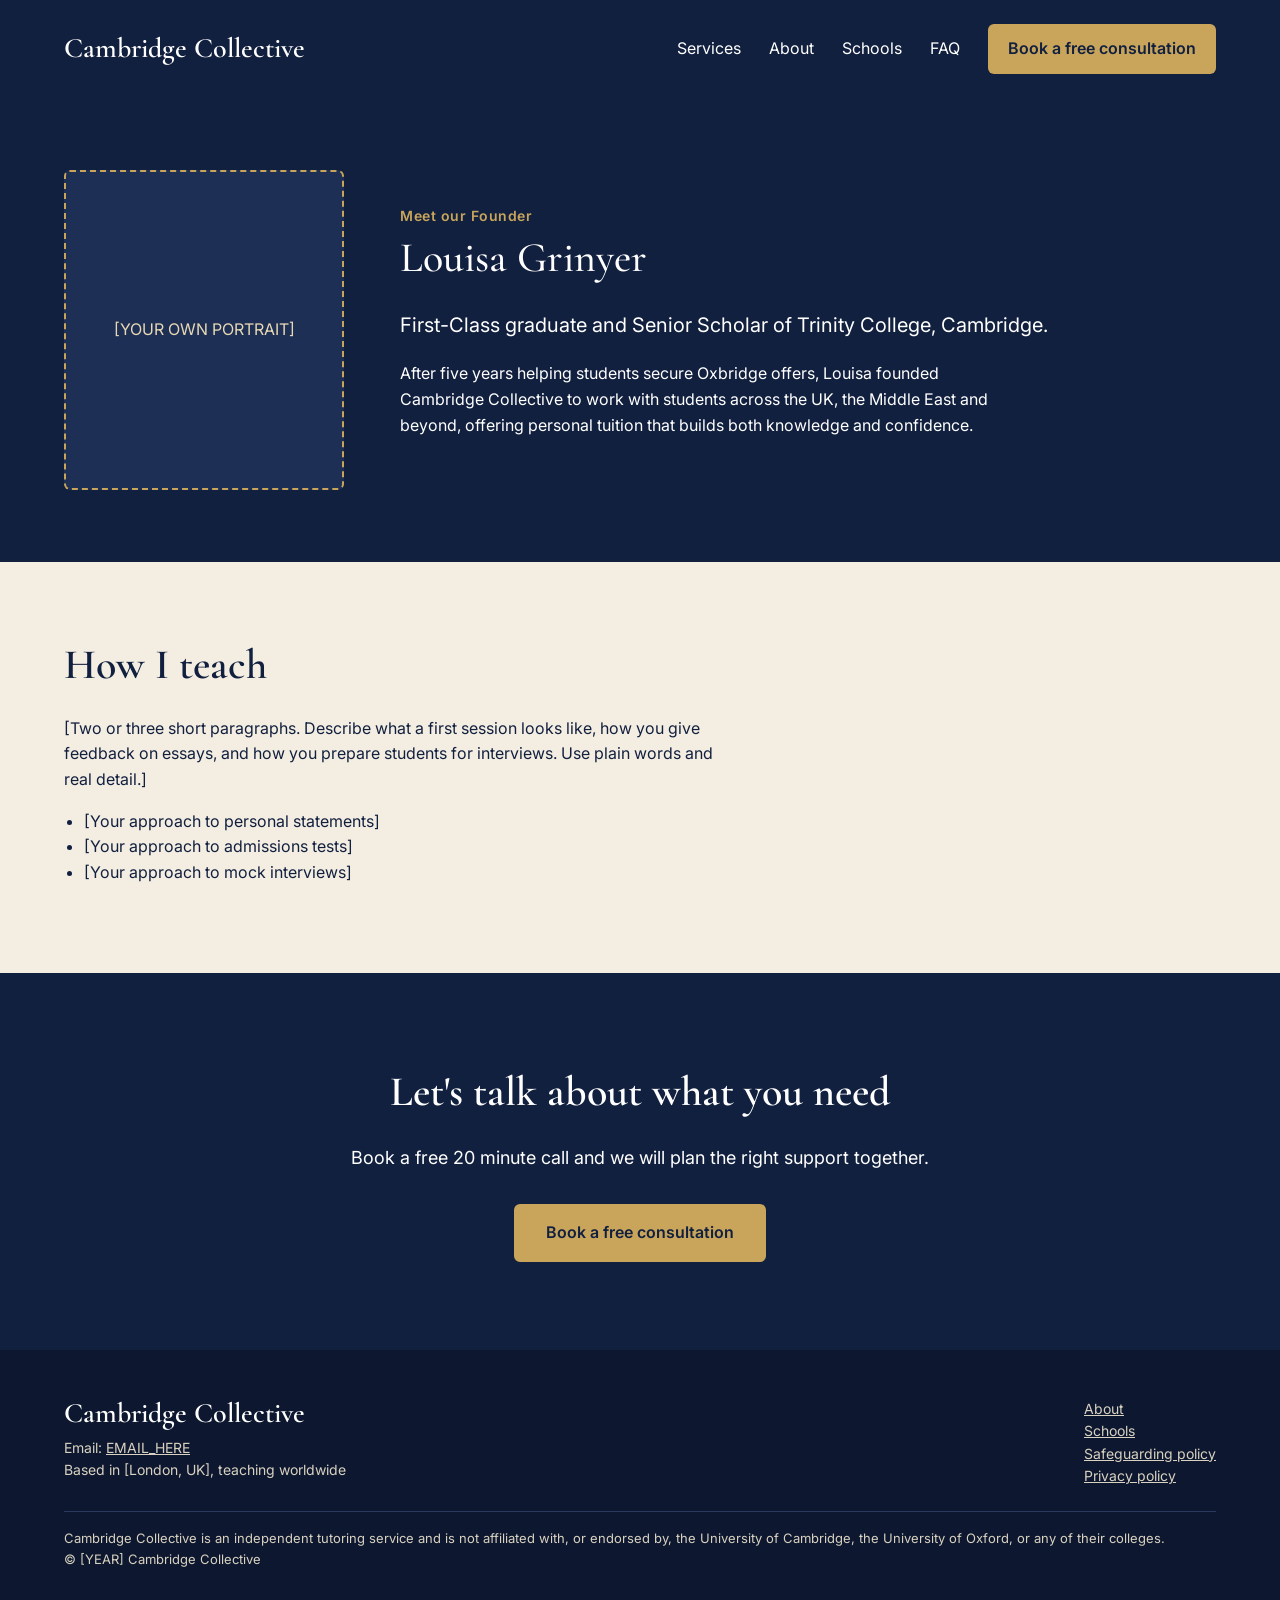
==== about.html @ 4096f25c "Import drafted site and add STATUS.md for Phase 1 Imports the static site draft from the previous ch" ====
<!doctype html>
<html lang="en-GB">
<head>
<meta charset="utf-8">
<meta name="viewport" content="width=device-width, initial-scale=1">
<title>About Louisa Grinyer | Cambridge Collective</title>
<meta name="description" content="Louisa Grinyer is a First-Class English graduate and Senior Scholar of Trinity College, Cambridge. She tutors English and History and supports Oxbridge applicants.">
<link rel="canonical" href="https://YOUR-USERNAME.github.io/REPO-NAME/about.html">
<meta property="og:title" content="About Louisa Grinyer | Cambridge Collective">
<meta property="og:description" content="Louisa Grinyer is a First-Class English graduate and Senior Scholar of Trinity College, Cambridge. She tutors English and History and supports Oxbridge applicants.">
<meta property="og:type" content="website">
<link rel="preconnect" href="https://fonts.googleapis.com">
<link rel="preconnect" href="https://fonts.gstatic.com" crossorigin>
<link rel="stylesheet" href="https://fonts.googleapis.com/css2?family=Cormorant+Garamond:wght@500;600&family=Inter:wght@400;500;600&display=swap">
<link rel="stylesheet" href="assets/styles.css">
</head>
<body>
<a class="skip" href="#main">Skip to content</a>
<header class="dark">
<a class="logo" href="index.html" style="text-decoration:none">Cambridge Collective</a>
<button class="menu-btn" aria-expanded="false" aria-controls="nav">Menu</button>
<nav class="nav" id="nav" aria-label="Main">
<a href="index.html#services">Services</a>
<a href="about.html">About</a>
<a href="schools.html">Schools</a>
<a href="index.html#faq">FAQ</a>
<a class="btn" href="BOOKING_LINK_HERE">Book a free consultation</a>
</nav>
</header>
<main id="main">
<section class="dark founder">
<!-- Replace the box below with: <img src="images/louisa.jpg" alt="Louisa Grinyer"> -->
<div class="ph">[YOUR OWN PORTRAIT]</div>
<div>
<div class="eyebrow">Meet our Founder</div>
<h1 class="h2" style="font-weight:500">Louisa Grinyer</h1>
<p style="font-size:20px">First-Class graduate and Senior Scholar of Trinity College, Cambridge.</p>
<p style="max-width:600px">After five years helping students secure Oxbridge offers, Louisa founded Cambridge Collective to work with students across the UK, the Middle East and beyond, offering personal tuition that builds both knowledge and confidence.</p>
</div>
</section>
<section>
<h2>How I teach</h2>
<p style="max-width:680px">[Two or three short paragraphs. Describe what a first session looks like, how you give feedback on essays, and how you prepare students for interviews. Use plain words and real detail.]</p>
<ul class="list"><li>[Your approach to personal statements]</li><li>[Your approach to admissions tests]</li><li>[Your approach to mock interviews]</li></ul>
</section>
<section class="dark" style="text-align:center;padding-top:88px;padding-bottom:88px">
<h2>Let's talk about what you need</h2>
<p style="font-size:18px;margin:0 0 32px">Book a free 20 minute call and we will plan the right support together.</p>
<a class="btn" href="BOOKING_LINK_HERE">Book a free consultation</a>
</section>
</main>
<footer>
<div class="fgrid">
<div><span class="logo">Cambridge Collective</span>Email: <a href="mailto:EMAIL_HERE">EMAIL_HERE</a><br>Based in [London, UK], teaching worldwide</div>
<div><a href="about.html">About</a><br><a href="schools.html">Schools</a><br><a href="safeguarding.html">Safeguarding policy</a><br><a href="privacy.html">Privacy policy</a></div>
</div>
<div class="legal">Cambridge Collective is an independent tutoring service and is not affiliated with, or endorsed by, the University of Cambridge, the University of Oxford, or any of their colleges.<br>&copy; [YEAR] Cambridge Collective</div>
</footer>
<script src="assets/js/main.js" defer></script>
</body>
</html>
---- assets/styles.css ----
:root{--navy:#12203F;--navy2:#1D2F55;--gold:#C9A55C;--gold-d:#8A6A2B;--cream:#F4EEE2;--beige:#EDE4D3}
*{box-sizing:border-box}
body{margin:0;font-family:Inter,Arial,sans-serif;color:var(--navy);background:var(--cream);line-height:1.6}
h1,h2,h3,.logo{font-family:'Cormorant Garamond',Georgia,serif;font-weight:600;line-height:1.1;margin:0}
a{color:inherit}
section,header,footer{padding:72px max(24px,calc((100% - 1152px)/2))}
.dark{background:var(--navy);color:#fff}
.alt{background:var(--beige)}
.eyebrow{color:var(--gold-d);font-weight:600;font-size:14px;letter-spacing:.5px}
.dark .eyebrow{color:var(--gold)}
.btn{display:inline-block;background:var(--gold);color:var(--navy);padding:16px 32px;border-radius:6px;font-weight:600;text-decoration:none}
.btn:hover,.btn:focus-visible{background:#E0C07F}
h2{font-size:clamp(32px,4vw,42px);margin:8px 0 28px}
h3{font-size:26px;margin:0 0 8px}
header.dark{padding-top:24px;padding-bottom:24px;display:flex;justify-content:space-between;align-items:center;gap:16px;flex-wrap:wrap}
.logo{font-size:28px}
.hero{display:grid;grid-template-columns:1fr 1fr;gap:56px;align-items:center}
.hero h1{font-size:clamp(40px,6vw,60px);margin:20px 0}
.hero p{font-size:18px;max-width:520px;margin:0 0 32px}
.ph{background:var(--navy2);border:2px dashed var(--gold);border-radius:6px;min-height:320px;display:flex;align-items:center;justify-content:center;text-align:center;padding:24px;color:#E8D9B5}
.hero img,.founder img{width:100%;border-radius:6px;display:block;object-fit:cover}
.grid3{display:grid;grid-template-columns:repeat(auto-fit,minmax(260px,1fr));gap:24px}
.stats{text-align:center}
.stats b{display:block;font-family:'Cormorant Garamond',Georgia,serif;font-size:52px;font-weight:600;line-height:1.1}
.card{background:#fff;padding:32px;border-radius:6px}
.card p{margin:0 0 16px}
.best{font-size:14px;border-top:1px solid #E5DCC8;padding-top:12px}
.dark .card{background:var(--navy2)}
.founder{display:grid;grid-template-columns:280px 1fr;gap:56px;align-items:center}
.founder h2{font-weight:500;margin-bottom:12px}
.step{width:48px;height:48px;border-radius:50%;background:var(--navy);color:var(--gold);display:flex;align-items:center;justify-content:center;font-weight:600;margin-bottom:16px}
.partner{border:1px solid var(--gold);border-radius:6px;padding:28px;margin:32px 0;max-width:760px}
.partner b{color:var(--gold)}
.two{display:grid;grid-template-columns:1fr 1fr;gap:48px}
.small{font-size:14px;margin-top:16px;color:#D9D2C0}
footer{background:#0D1830;color:#D9D2C0;font-size:14px;padding-top:48px;padding-bottom:48px}
footer .logo{color:#fff;display:block;margin-bottom:8px}
.fgrid{display:flex;justify-content:space-between;gap:32px;flex-wrap:wrap}
.legal{border-top:1px solid #2A3A5E;margin-top:24px;padding-top:16px;font-size:13px}
@media(max-width:800px){.hero,.founder,.two{grid-template-columns:1fr;gap:32px}section,header,footer{padding-top:56px;padding-bottom:56px}}

.skip{position:absolute;left:-999px}.skip:focus{left:8px;top:8px;background:#fff;padding:8px;z-index:10}
:focus-visible{outline:3px solid var(--gold);outline-offset:3px}
.h2{font-size:clamp(32px,4vw,42px);margin:8px 0 28px}
h1.h2{font-weight:600}
.nav{display:flex;gap:28px;align-items:center}
.nav a{text-decoration:none}.nav a:hover{text-decoration:underline}
.nav a.btn{padding:12px 20px;color:var(--navy)}.nav a.btn:hover{text-decoration:none}
.menu-btn{display:none;background:none;border:1px solid var(--gold);color:#fff;padding:10px 16px;border-radius:6px;font:inherit;cursor:pointer}
.faq details{border-bottom:1px solid #D8CCB2;padding:16px 0;max-width:760px}
.faq summary{font-weight:600;cursor:pointer}
.faq details p{margin:12px 0 0}
.list{padding-left:20px;max-width:680px}
@media(max-width:800px){.menu-btn{display:block}.nav{display:none;flex-direction:column;align-items:flex-start;width:100%;gap:16px}.nav.open{display:flex}}
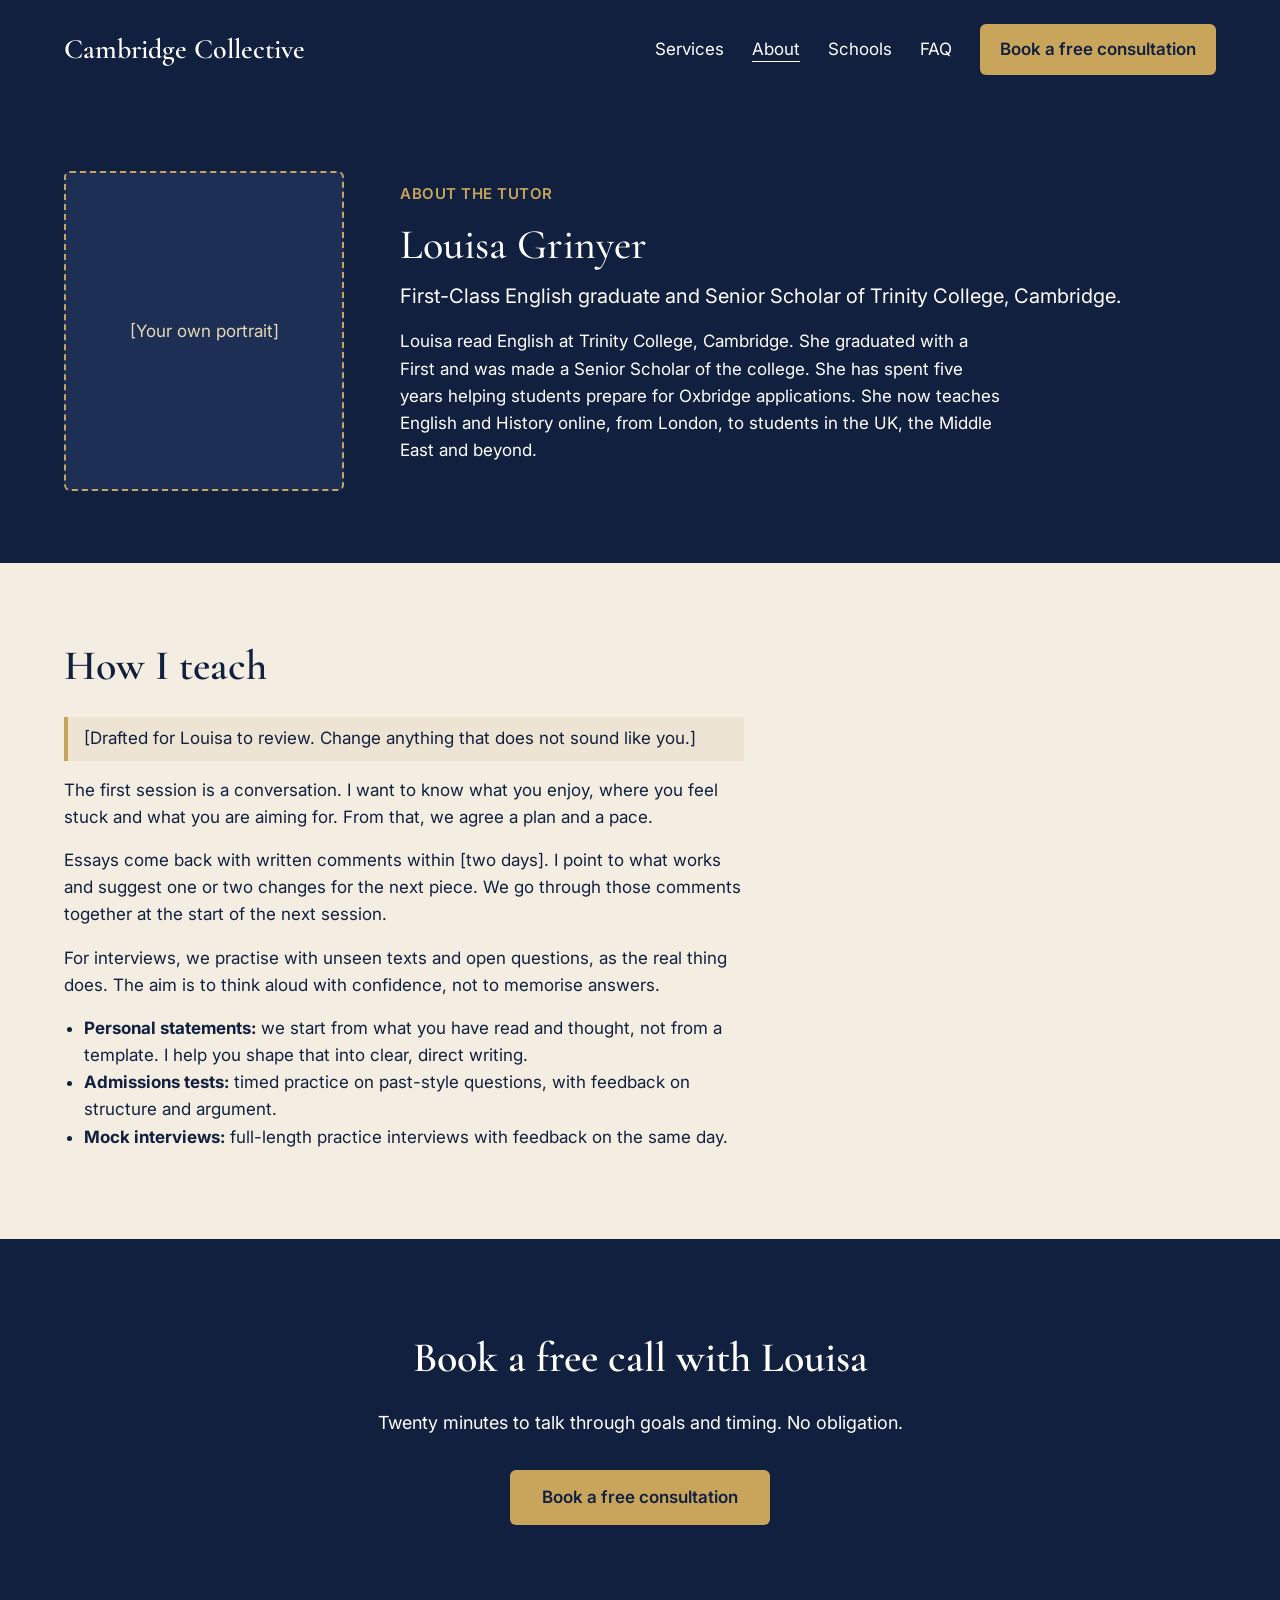
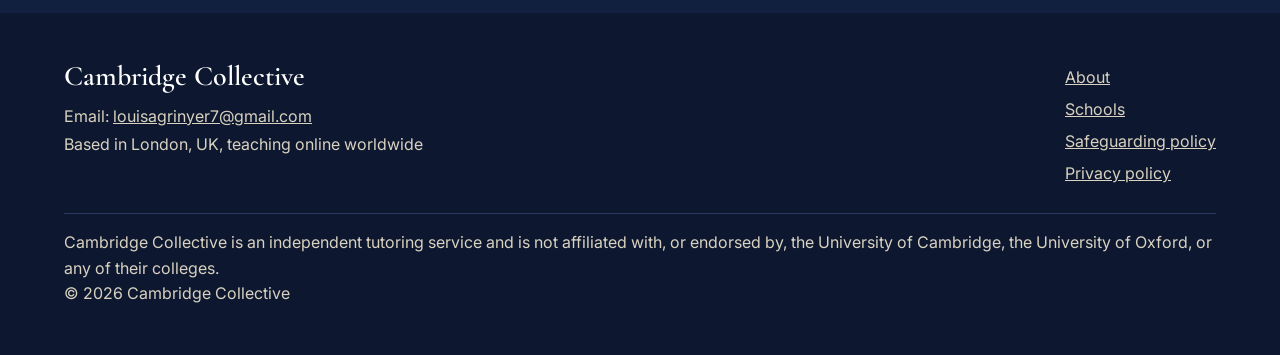
==== commit 39525364: "Build about page with teaching approach (task 5) Co-Authored-By: Claude Fable 5.1 <noreply@anthropic" ====
--- a/about.html
+++ b/about.html
@@ -1,61 +1,82 @@
 <!doctype html>
 <html lang="en-GB">
 <head>
-<meta charset="utf-8">
-<meta name="viewport" content="width=device-width, initial-scale=1">
-<title>About Louisa Grinyer | Cambridge Collective</title>
-<meta name="description" content="Louisa Grinyer is a First-Class English graduate and Senior Scholar of Trinity College, Cambridge. She tutors English and History and supports Oxbridge applicants.">
-<link rel="canonical" href="https://YOUR-USERNAME.github.io/REPO-NAME/about.html">
-<meta property="og:title" content="About Louisa Grinyer | Cambridge Collective">
-<meta property="og:description" content="Louisa Grinyer is a First-Class English graduate and Senior Scholar of Trinity College, Cambridge. She tutors English and History and supports Oxbridge applicants.">
-<meta property="og:type" content="website">
-<link rel="preconnect" href="https://fonts.googleapis.com">
-<link rel="preconnect" href="https://fonts.gstatic.com" crossorigin>
-<link rel="stylesheet" href="https://fonts.googleapis.com/css2?family=Cormorant+Garamond:wght@500;600&family=Inter:wght@400;500;600&display=swap">
-<link rel="stylesheet" href="assets/styles.css">
+  <meta charset="utf-8">
+  <meta name="viewport" content="width=device-width, initial-scale=1">
+  <title>About Louisa Grinyer | Cambridge Collective</title>
+  <meta name="description" content="Louisa Grinyer is a First-Class English graduate and Senior Scholar of Trinity College, Cambridge. She tutors English and History and supports Oxbridge applicants online.">
+  <link rel="canonical" href="https://sportshealing.github.io/Cambridge-Collective-/about.html">
+  <meta property="og:title" content="About Louisa Grinyer | Cambridge Collective">
+  <meta property="og:description" content="Louisa Grinyer is a First-Class English graduate and Senior Scholar of Trinity College, Cambridge. She tutors English and History and supports Oxbridge applicants online.">
+  <meta property="og:type" content="profile">
+  <meta property="og:url" content="https://sportshealing.github.io/Cambridge-Collective-/about.html">
+  <meta property="og:locale" content="en_GB">
+  <link rel="preconnect" href="https://fonts.googleapis.com">
+  <link rel="preconnect" href="https://fonts.gstatic.com" crossorigin>
+  <link rel="stylesheet" href="https://fonts.googleapis.com/css2?family=Cormorant+Garamond:wght@500;600&family=Inter:wght@400;500;600&display=swap">
+  <link rel="stylesheet" href="assets/styles.css">
 </head>
 <body>
-<a class="skip" href="#main">Skip to content</a>
-<header class="dark">
-<a class="logo" href="index.html" style="text-decoration:none">Cambridge Collective</a>
-<button class="menu-btn" aria-expanded="false" aria-controls="nav">Menu</button>
-<nav class="nav" id="nav" aria-label="Main">
-<a href="index.html#services">Services</a>
-<a href="about.html">About</a>
-<a href="schools.html">Schools</a>
-<a href="index.html#faq">FAQ</a>
-<a class="btn" href="BOOKING_LINK_HERE">Book a free consultation</a>
-</nav>
-</header>
-<main id="main">
-<section class="dark founder">
-<!-- Replace the box below with: <img src="images/louisa.jpg" alt="Louisa Grinyer"> -->
-<div class="ph">[YOUR OWN PORTRAIT]</div>
-<div>
-<div class="eyebrow">Meet our Founder</div>
-<h1 class="h2" style="font-weight:500">Louisa Grinyer</h1>
-<p style="font-size:20px">First-Class graduate and Senior Scholar of Trinity College, Cambridge.</p>
-<p style="max-width:600px">After five years helping students secure Oxbridge offers, Louisa founded Cambridge Collective to work with students across the UK, the Middle East and beyond, offering personal tuition that builds both knowledge and confidence.</p>
-</div>
-</section>
-<section>
-<h2>How I teach</h2>
-<p style="max-width:680px">[Two or three short paragraphs. Describe what a first session looks like, how you give feedback on essays, and how you prepare students for interviews. Use plain words and real detail.]</p>
-<ul class="list"><li>[Your approach to personal statements]</li><li>[Your approach to admissions tests]</li><li>[Your approach to mock interviews]</li></ul>
-</section>
-<section class="dark" style="text-align:center;padding-top:88px;padding-bottom:88px">
-<h2>Let's talk about what you need</h2>
-<p style="font-size:18px;margin:0 0 32px">Book a free 20 minute call and we will plan the right support together.</p>
-<a class="btn" href="BOOKING_LINK_HERE">Book a free consultation</a>
-</section>
-</main>
-<footer>
-<div class="fgrid">
-<div><span class="logo">Cambridge Collective</span>Email: <a href="mailto:EMAIL_HERE">EMAIL_HERE</a><br>Based in [London, UK], teaching worldwide</div>
-<div><a href="about.html">About</a><br><a href="schools.html">Schools</a><br><a href="safeguarding.html">Safeguarding policy</a><br><a href="privacy.html">Privacy policy</a></div>
-</div>
-<div class="legal">Cambridge Collective is an independent tutoring service and is not affiliated with, or endorsed by, the University of Cambridge, the University of Oxford, or any of their colleges.<br>&copy; [YEAR] Cambridge Collective</div>
-</footer>
-<script src="assets/js/main.js" defer></script>
+  <a class="skip" href="#main">Skip to content</a>
+  <header class="dark">
+    <a class="logo" href="index.html">Cambridge Collective</a>
+    <button class="menu-btn" aria-expanded="false" aria-controls="nav">Menu</button>
+    <nav class="nav" id="nav" aria-label="Main">
+      <a href="index.html#services">Services</a>
+      <a href="about.html" aria-current="page">About</a>
+      <a href="schools.html">Schools</a>
+      <a href="index.html#faq">FAQ</a>
+      <a class="btn" href="mailto:louisagrinyer7@gmail.com?subject=Free%20consultation%20request">Book a free consultation</a>
+    </nav>
+  </header>
+  <main id="main">
+    <section class="dark founder">
+      <!-- Replace the box below with your own portrait, for example:
+           <img src="assets/img/louisa.webp" alt="Louisa Grinyer" width="280" height="350"> -->
+      <div class="ph">[Your own portrait]</div>
+      <div>
+        <p class="eyebrow">About the tutor</p>
+        <h1 class="h2">Louisa Grinyer</h1>
+        <p class="lead">First-Class English graduate and Senior Scholar of Trinity College, Cambridge.</p>
+        <p class="measure">Louisa read English at Trinity College, Cambridge. She graduated with a First and was made a Senior Scholar of the college. She has spent five years helping students prepare for Oxbridge applications. She now teaches English and History online, from London, to students in the UK, the Middle East and beyond.</p>
+      </div>
+    </section>
+
+    <section>
+      <h2>How I teach</h2>
+      <p class="review">[Drafted for Louisa to review. Change anything that does not sound like you.]</p>
+      <p class="measure">The first session is a conversation. I want to know what you enjoy, where you feel stuck and what you are aiming for. From that, we agree a plan and a pace.</p>
+      <p class="measure">Essays come back with written comments within [two days]. I point to what works and suggest one or two changes for the next piece. We go through those comments together at the start of the next session.</p>
+      <p class="measure">For interviews, we practise with unseen texts and open questions, as the real thing does. The aim is to think aloud with confidence, not to memorise answers.</p>
+      <ul class="list">
+        <li><b>Personal statements:</b> we start from what you have read and thought, not from a template. I help you shape that into clear, direct writing.</li>
+        <li><b>Admissions tests:</b> timed practice on past-style questions, with feedback on structure and argument.</li>
+        <li><b>Mock interviews:</b> full-length practice interviews with feedback on the same day.</li>
+      </ul>
+    </section>
+
+    <section class="dark cta">
+      <h2>Book a free call with Louisa</h2>
+      <p>Twenty minutes to talk through goals and timing. No obligation.</p>
+      <a class="btn" href="mailto:louisagrinyer7@gmail.com?subject=Free%20consultation%20request">Book a free consultation</a>
+    </section>
+  </main>
+  <footer>
+    <div class="fgrid">
+      <div>
+        <span class="logo">Cambridge Collective</span>
+        Email: <a href="mailto:louisagrinyer7@gmail.com">louisagrinyer7@gmail.com</a><br>
+        Based in London, UK, teaching online worldwide
+      </div>
+      <div>
+        <a href="about.html">About</a><br>
+        <a href="schools.html">Schools</a><br>
+        <a href="safeguarding.html">Safeguarding policy</a><br>
+        <a href="privacy.html">Privacy policy</a>
+      </div>
+    </div>
+    <div class="legal">Cambridge Collective is an independent tutoring service and is not affiliated with, or endorsed by, the University of Cambridge, the University of Oxford, or any of their colleges.<br>&copy; 2026 Cambridge Collective</div>
+  </footer>
+  <script src="assets/js/main.js" defer></script>
 </body>
 </html>
--- a/assets/styles.css
+++ b/assets/styles.css
@@ -1,54 +1,227 @@
-:root{--navy:#12203F;--navy2:#1D2F55;--gold:#C9A55C;--gold-d:#8A6A2B;--cream:#F4EEE2;--beige:#EDE4D3}
-*{box-sizing:border-box}
-body{margin:0;font-family:Inter,Arial,sans-serif;color:var(--navy);background:var(--cream);line-height:1.6}
-h1,h2,h3,.logo{font-family:'Cormorant Garamond',Georgia,serif;font-weight:600;line-height:1.1;margin:0}
-a{color:inherit}
-section,header,footer{padding:72px max(24px,calc((100% - 1152px)/2))}
-.dark{background:var(--navy);color:#fff}
-.alt{background:var(--beige)}
-.eyebrow{color:var(--gold-d);font-weight:600;font-size:14px;letter-spacing:.5px}
-.dark .eyebrow{color:var(--gold)}
-.btn{display:inline-block;background:var(--gold);color:var(--navy);padding:16px 32px;border-radius:6px;font-weight:600;text-decoration:none}
-.btn:hover,.btn:focus-visible{background:#E0C07F}
-h2{font-size:clamp(32px,4vw,42px);margin:8px 0 28px}
-h3{font-size:26px;margin:0 0 8px}
-header.dark{padding-top:24px;padding-bottom:24px;display:flex;justify-content:space-between;align-items:center;gap:16px;flex-wrap:wrap}
-.logo{font-size:28px}
-.hero{display:grid;grid-template-columns:1fr 1fr;gap:56px;align-items:center}
-.hero h1{font-size:clamp(40px,6vw,60px);margin:20px 0}
-.hero p{font-size:18px;max-width:520px;margin:0 0 32px}
-.ph{background:var(--navy2);border:2px dashed var(--gold);border-radius:6px;min-height:320px;display:flex;align-items:center;justify-content:center;text-align:center;padding:24px;color:#E8D9B5}
-.hero img,.founder img{width:100%;border-radius:6px;display:block;object-fit:cover}
-.grid3{display:grid;grid-template-columns:repeat(auto-fit,minmax(260px,1fr));gap:24px}
-.stats{text-align:center}
-.stats b{display:block;font-family:'Cormorant Garamond',Georgia,serif;font-size:52px;font-weight:600;line-height:1.1}
-.card{background:#fff;padding:32px;border-radius:6px}
-.card p{margin:0 0 16px}
-.best{font-size:14px;border-top:1px solid #E5DCC8;padding-top:12px}
-.dark .card{background:var(--navy2)}
-.founder{display:grid;grid-template-columns:280px 1fr;gap:56px;align-items:center}
-.founder h2{font-weight:500;margin-bottom:12px}
-.step{width:48px;height:48px;border-radius:50%;background:var(--navy);color:var(--gold);display:flex;align-items:center;justify-content:center;font-weight:600;margin-bottom:16px}
-.partner{border:1px solid var(--gold);border-radius:6px;padding:28px;margin:32px 0;max-width:760px}
-.partner b{color:var(--gold)}
-.two{display:grid;grid-template-columns:1fr 1fr;gap:48px}
-.small{font-size:14px;margin-top:16px;color:#D9D2C0}
-footer{background:#0D1830;color:#D9D2C0;font-size:14px;padding-top:48px;padding-bottom:48px}
-footer .logo{color:#fff;display:block;margin-bottom:8px}
-.fgrid{display:flex;justify-content:space-between;gap:32px;flex-wrap:wrap}
-.legal{border-top:1px solid #2A3A5E;margin-top:24px;padding-top:16px;font-size:13px}
-@media(max-width:800px){.hero,.founder,.two{grid-template-columns:1fr;gap:32px}section,header,footer{padding-top:56px;padding-bottom:56px}}
-
-.skip{position:absolute;left:-999px}.skip:focus{left:8px;top:8px;background:#fff;padding:8px;z-index:10}
-:focus-visible{outline:3px solid var(--gold);outline-offset:3px}
-.h2{font-size:clamp(32px,4vw,42px);margin:8px 0 28px}
-h1.h2{font-weight:600}
-.nav{display:flex;gap:28px;align-items:center}
-.nav a{text-decoration:none}.nav a:hover{text-decoration:underline}
-.nav a.btn{padding:12px 20px;color:var(--navy)}.nav a.btn:hover{text-decoration:none}
-.menu-btn{display:none;background:none;border:1px solid var(--gold);color:#fff;padding:10px 16px;border-radius:6px;font:inherit;cursor:pointer}
-.faq details{border-bottom:1px solid #D8CCB2;padding:16px 0;max-width:760px}
-.faq summary{font-weight:600;cursor:pointer}
-.faq details p{margin:12px 0 0}
-.list{padding-left:20px;max-width:680px}
-@media(max-width:800px){.menu-btn{display:block}.nav{display:none;flex-direction:column;align-items:flex-start;width:100%;gap:16px}.nav.open{display:flex}}
+/* Cambridge Collective: shared styles. Tokens from CLAUDE.md section 6. */
+:root {
+  --navy: #12203F;
+  --navy2: #1D2F55;
+  --gold: #C9A55C;
+  --gold-d: #7A5E25; /* small gold text on cream or beige, passes 4.5:1 */
+  --cream: #F4EEE2;
+  --beige: #EDE4D3;
+  --footer: #0D1830;
+  --footer-text: #D9D2C0;
+}
+
+* { box-sizing: border-box; }
+
+body {
+  margin: 0;
+  font-family: Inter, Arial, sans-serif;
+  font-size: 17px;
+  line-height: 1.6;
+  color: var(--navy);
+  background: var(--cream);
+}
+
+h1, h2, h3, .logo {
+  font-family: 'Cormorant Garamond', Georgia, serif;
+  font-weight: 600;
+  line-height: 1.1;
+  margin: 0;
+}
+
+a { color: inherit; }
+p { margin: 0 0 16px; }
+ul { margin: 0 0 16px; }
+
+/* Bands */
+section, header, footer {
+  padding: 72px max(24px, calc((100% - 1152px) / 2));
+}
+.dark { background: var(--navy); color: #fff; }
+.alt { background: var(--beige); }
+.tight { padding-top: 0; }
+
+/* Type */
+.eyebrow {
+  color: var(--gold-d);
+  font-weight: 600;
+  font-size: 15px;
+  letter-spacing: 0.5px;
+  text-transform: uppercase;
+}
+.dark .eyebrow { color: var(--gold); }
+h2, .h2 { font-size: clamp(32px, 4vw, 42px); margin: 8px 0 28px; }
+h1.h2 { font-weight: 600; }
+h3 { font-size: 26px; margin: 0 0 8px; }
+.two h2 { font-size: 34px; }
+.lead { font-size: 20px; }
+.intro { font-size: 18px; max-width: 680px; margin-top: 0; }
+.measure { max-width: 680px; }
+.list { padding-left: 20px; max-width: 680px; }
+.small { font-size: 16px; margin-top: 16px; color: var(--footer-text); }
+.review { border-left: 4px solid var(--gold); padding: 8px 16px; background: var(--beige); max-width: 680px; }
+.notice {
+  border: 1px solid var(--gold);
+  background: var(--beige);
+  padding: 16px 20px;
+  max-width: 680px;
+  margin: 0 0 32px;
+}
+.policy h2 { font-size: 30px; margin: 40px 0 12px; }
+.policy p, .policy ul { max-width: 680px; }
+
+/* Buttons */
+.btn {
+  display: inline-block;
+  background: var(--gold);
+  color: var(--navy);
+  padding: 14px 32px;
+  min-height: 48px;
+  border-radius: 6px;
+  font-weight: 600;
+  text-decoration: none;
+}
+.btn:hover, .btn:focus-visible { background: #E0C07F; }
+.btn-alt {
+  background: var(--navy);
+  color: #fff;
+}
+.btn-alt:hover, .btn-alt:focus-visible { background: var(--navy2); }
+
+/* Header and navigation */
+header.dark {
+  padding-top: 24px;
+  padding-bottom: 24px;
+  display: flex;
+  justify-content: space-between;
+  align-items: center;
+  gap: 16px;
+  flex-wrap: wrap;
+}
+.logo { font-size: 28px; text-decoration: none; }
+.nav { display: flex; gap: 28px; align-items: center; }
+.nav a { text-decoration: none; padding: 4px 0; }
+.nav a:hover { text-decoration: underline; }
+.nav a.btn { padding: 12px 20px; color: var(--navy); }
+.nav a.btn:hover { text-decoration: none; }
+.nav a[aria-current="page"] { text-decoration: underline; text-underline-offset: 6px; }
+.menu-btn {
+  display: none;
+  background: none;
+  border: 1px solid var(--gold);
+  color: #fff;
+  padding: 10px 16px;
+  min-height: 48px;
+  border-radius: 6px;
+  font: inherit;
+  cursor: pointer;
+}
+.skip { position: absolute; left: -999px; }
+.skip:focus {
+  left: 8px;
+  top: 8px;
+  background: #fff;
+  color: var(--navy);
+  padding: 8px;
+  z-index: 10;
+}
+:focus-visible { outline: 3px solid var(--gold); outline-offset: 3px; }
+
+/* Layouts */
+.hero { display: grid; grid-template-columns: 1fr 1fr; gap: 56px; align-items: center; }
+.hero h1 { font-size: clamp(40px, 6vw, 60px); margin: 20px 0; }
+.hero p { font-size: 18px; max-width: 520px; margin: 0 0 32px; }
+.founder { display: grid; grid-template-columns: 280px 1fr; gap: 56px; align-items: center; }
+.founder h1, .founder h2 { font-weight: 500; margin-bottom: 12px; }
+.founder .measure { max-width: 600px; }
+.two { display: grid; grid-template-columns: 1fr 1fr; gap: 48px; }
+.two .pad { padding-top: 28px; }
+.grid3 { display: grid; grid-template-columns: repeat(auto-fit, minmax(260px, 1fr)); gap: 24px; }
+.cta { text-align: center; padding-top: 88px; padding-bottom: 88px; }
+.cta p { font-size: 18px; margin: 0 0 32px; }
+
+/* Components */
+.ph {
+  background: var(--navy2);
+  border: 2px dashed var(--gold);
+  border-radius: 6px;
+  min-height: 320px;
+  display: flex;
+  align-items: center;
+  justify-content: center;
+  text-align: center;
+  padding: 24px;
+  color: #E8D9B5;
+}
+.hero img, .founder img {
+  width: 100%;
+  height: auto;
+  border-radius: 6px;
+  display: block;
+  object-fit: cover;
+}
+.stats { text-align: center; }
+.stats b {
+  display: block;
+  font-family: 'Cormorant Garamond', Georgia, serif;
+  font-size: 52px;
+  font-weight: 600;
+  line-height: 1.1;
+}
+.card { background: #fff; padding: 32px; border-radius: 6px; }
+.card p { margin: 0 0 16px; }
+.dark .card { background: var(--navy2); }
+.best { font-size: 16px; border-top: 1px solid #E5DCC8; padding-top: 12px; }
+.dark .best { border-color: #3A4C78; }
+.step {
+  width: 48px;
+  height: 48px;
+  border-radius: 50%;
+  background: var(--navy);
+  color: var(--gold);
+  display: flex;
+  align-items: center;
+  justify-content: center;
+  font-weight: 600;
+  margin-bottom: 16px;
+}
+.enquire {
+  border: 1px solid var(--gold);
+  border-radius: 6px;
+  padding: 28px;
+  margin: 32px 0;
+  max-width: 760px;
+}
+.enquire h3 { margin-bottom: 12px; }
+.faq details { border-bottom: 1px solid #D8CCB2; padding: 16px 0; max-width: 760px; }
+.faq summary { font-weight: 600; cursor: pointer; }
+.faq details p { margin: 12px 0 0; }
+
+/* Footer */
+footer {
+  background: var(--footer);
+  color: var(--footer-text);
+  font-size: 16px;
+  padding-top: 48px;
+  padding-bottom: 48px;
+}
+footer .logo { color: #fff; display: block; margin-bottom: 8px; }
+.fgrid { display: flex; justify-content: space-between; gap: 32px; flex-wrap: wrap; }
+.fgrid a { line-height: 2; }
+.legal { border-top: 1px solid #2A3A5E; margin-top: 24px; padding-top: 16px; font-size: 16px; }
+
+/* Mobile */
+@media (max-width: 800px) {
+  section, header, footer { padding-top: 56px; padding-bottom: 56px; }
+  .hero, .founder, .two { grid-template-columns: 1fr; gap: 32px; }
+  .two .pad { padding-top: 0; }
+  .hero h1 { font-size: clamp(36px, 9vw, 48px); }
+  .menu-btn { display: block; }
+  .nav {
+    display: none;
+    flex-direction: column;
+    align-items: flex-start;
+    width: 100%;
+    gap: 16px;
+  }
+  .nav.open { display: flex; }
+}
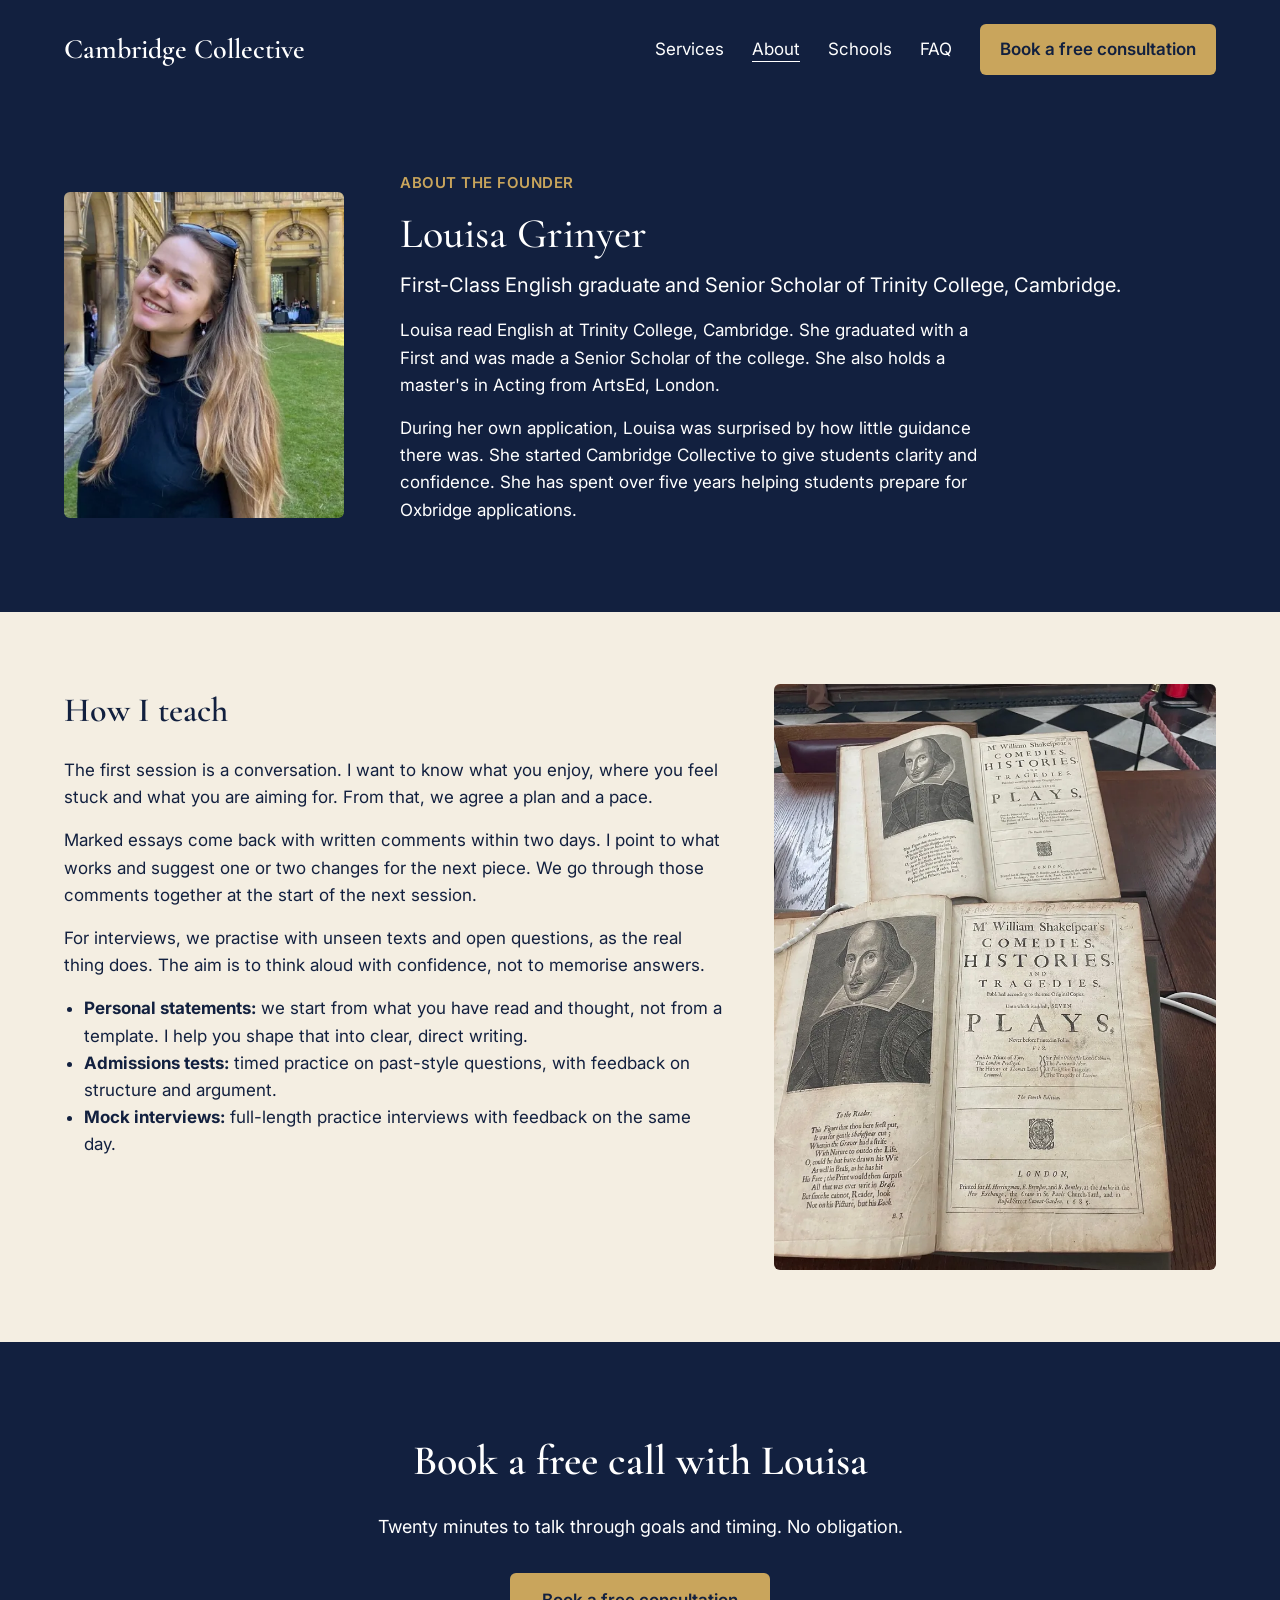
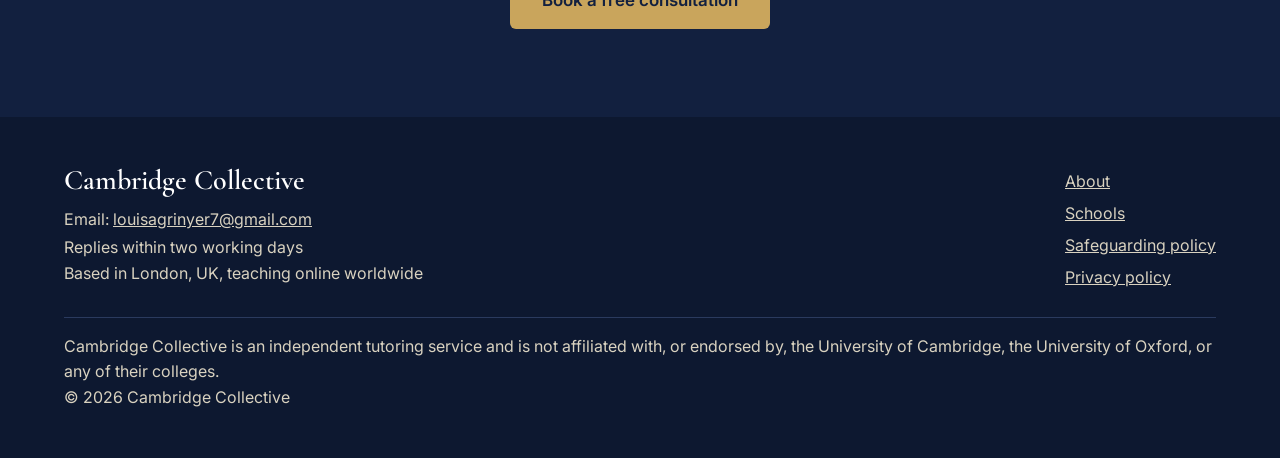
==== commit 57c1972b: "Apply Louisa's questionnaire answers and add her photos Add four optimised photos, fill confirmed fa" ====
--- a/about.html
+++ b/about.html
@@ -31,28 +31,29 @@
   </header>
   <main id="main">
     <section class="dark founder">
-      <!-- Replace the box below with your own portrait, for example:
-           <img src="assets/img/louisa.webp" alt="Louisa Grinyer" width="280" height="350"> -->
-      <div class="ph">[Your own portrait]</div>
+      <img src="assets/img/louisa-grinyer.webp" alt="Louisa Grinyer, founder of Cambridge Collective" width="395" height="460" fetchpriority="high">
       <div>
-        <p class="eyebrow">About the tutor</p>
+        <p class="eyebrow">About the founder</p>
         <h1 class="h2">Louisa Grinyer</h1>
         <p class="lead">First-Class English graduate and Senior Scholar of Trinity College, Cambridge.</p>
-        <p class="measure">Louisa read English at Trinity College, Cambridge. She graduated with a First and was made a Senior Scholar of the college. She has spent five years helping students prepare for Oxbridge applications. She now teaches English and History online, from London, to students in the UK, the Middle East and beyond.</p>
+        <p class="measure">Louisa read English at Trinity College, Cambridge. She graduated with a First and was made a Senior Scholar of the college. She also holds a master's in Acting from ArtsEd, London.</p>
+        <p class="measure">During her own application, Louisa was surprised by how little guidance there was. She started Cambridge Collective to give students clarity and confidence. She has spent over five years helping students prepare for Oxbridge applications.</p>
       </div>
     </section>
 
-    <section>
+    <section class="two teach">
+      <div>
       <h2>How I teach</h2>
-      <p class="review">[Drafted for Louisa to review. Change anything that does not sound like you.]</p>
       <p class="measure">The first session is a conversation. I want to know what you enjoy, where you feel stuck and what you are aiming for. From that, we agree a plan and a pace.</p>
-      <p class="measure">Essays come back with written comments within [two days]. I point to what works and suggest one or two changes for the next piece. We go through those comments together at the start of the next session.</p>
+      <p class="measure">Marked essays come back with written comments within two days. I point to what works and suggest one or two changes for the next piece. We go through those comments together at the start of the next session.</p>
       <p class="measure">For interviews, we practise with unseen texts and open questions, as the real thing does. The aim is to think aloud with confidence, not to memorise answers.</p>
       <ul class="list">
         <li><b>Personal statements:</b> we start from what you have read and thought, not from a template. I help you shape that into clear, direct writing.</li>
         <li><b>Admissions tests:</b> timed practice on past-style questions, with feedback on structure and argument.</li>
         <li><b>Mock interviews:</b> full-length practice interviews with feedback on the same day.</li>
       </ul>
+      </div>
+      <img src="assets/img/shakespeare-folio.webp" alt="An early printed edition of Shakespeare's plays, open on a library table" width="800" height="1063" loading="lazy">
     </section>
 
     <section class="dark cta">
@@ -66,6 +67,7 @@
       <div>
         <span class="logo">Cambridge Collective</span>
         Email: <a href="mailto:louisagrinyer7@gmail.com">louisagrinyer7@gmail.com</a><br>
+        Replies within two working days<br>
         Based in London, UK, teaching online worldwide
       </div>
       <div>
--- a/assets/styles.css
+++ b/assets/styles.css
@@ -137,6 +137,8 @@
 .two .pad { padding-top: 28px; }
 .grid3 { display: grid; grid-template-columns: repeat(auto-fit, minmax(260px, 1fr)); gap: 24px; }
 .cta { text-align: center; padding-top: 88px; padding-bottom: 88px; }
+.teach { grid-template-columns: 3fr 2fr; align-items: start; }
+.also { margin: 32px 0 0; max-width: 760px; }
 .cta p { font-size: 18px; margin: 0 0 32px; }
 
 /* Components */
@@ -152,7 +154,7 @@
   padding: 24px;
   color: #E8D9B5;
 }
-.hero img, .founder img {
+.hero img, .founder img, .two img {
   width: 100%;
   height: auto;
   border-radius: 6px;
@@ -212,7 +214,8 @@
 /* Mobile */
 @media (max-width: 800px) {
   section, header, footer { padding-top: 56px; padding-bottom: 56px; }
-  .hero, .founder, .two { grid-template-columns: 1fr; gap: 32px; }
+  .hero, .founder, .two, .teach { grid-template-columns: 1fr; gap: 32px; }
+  .founder img { max-width: 320px; }
   .two .pad { padding-top: 0; }
   .hero h1 { font-size: clamp(36px, 9vw, 48px); }
   .menu-btn { display: block; }
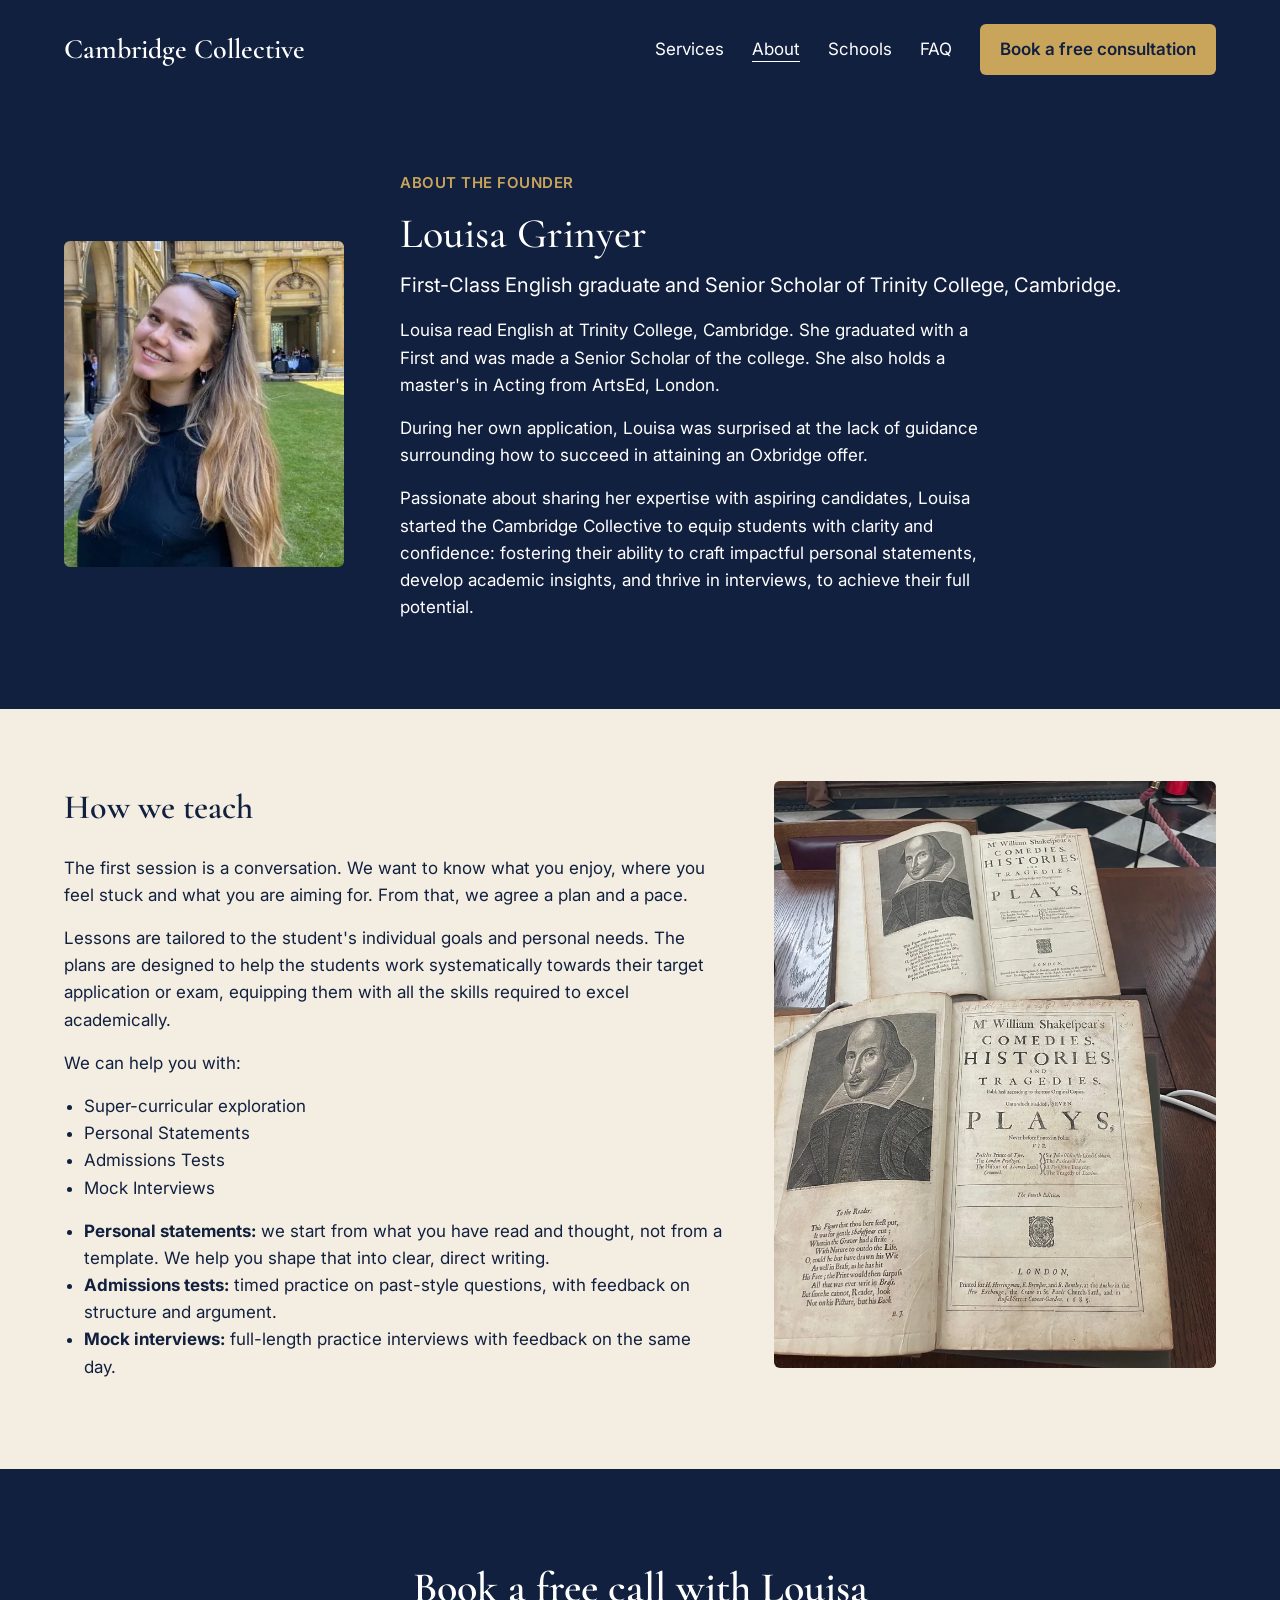
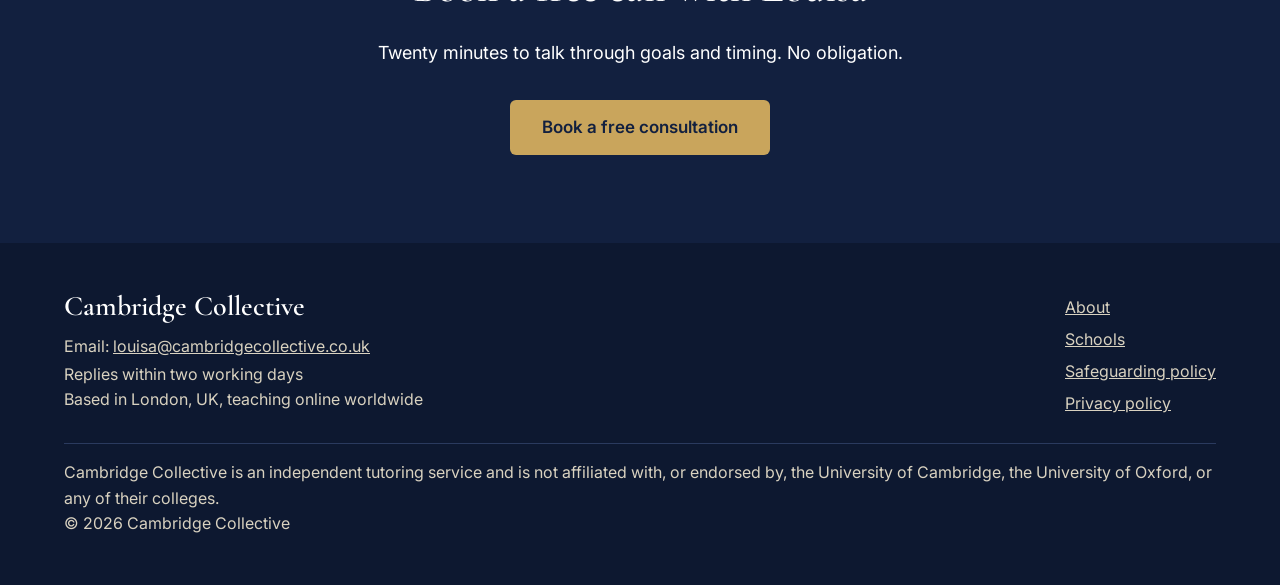
==== commit 9185a22f: "Apply Louisa's update pack edits and switch to domain email Switch every email link and the JSON-LD " ====
--- a/about.html
+++ b/about.html
@@ -26,7 +26,7 @@
       <a href="about.html" aria-current="page">About</a>
       <a href="schools.html">Schools</a>
       <a href="index.html#faq">FAQ</a>
-      <a class="btn" href="mailto:louisagrinyer7@gmail.com?subject=Free%20consultation%20request">Book a free consultation</a>
+      <a class="btn" href="https://calendly.com/louisa-cambridgecollective/30min">Book a free consultation</a>
     </nav>
   </header>
   <main id="main">
@@ -37,18 +37,25 @@
         <h1 class="h2">Louisa Grinyer</h1>
         <p class="lead">First-Class English graduate and Senior Scholar of Trinity College, Cambridge.</p>
         <p class="measure">Louisa read English at Trinity College, Cambridge. She graduated with a First and was made a Senior Scholar of the college. She also holds a master's in Acting from ArtsEd, London.</p>
-        <p class="measure">During her own application, Louisa was surprised by how little guidance there was. She started Cambridge Collective to give students clarity and confidence. She has spent over five years helping students prepare for Oxbridge applications.</p>
+        <p class="measure">During her own application, Louisa was surprised at the lack of guidance surrounding how to succeed in attaining an Oxbridge offer.</p>
+        <p class="measure">Passionate about sharing her expertise with aspiring candidates, Louisa started the Cambridge Collective to equip students with clarity and confidence: fostering their ability to craft impactful personal statements, develop academic insights, and thrive in interviews, to achieve their full potential.</p>
       </div>
     </section>
 
     <section class="two teach">
       <div>
-      <h2>How I teach</h2>
-      <p class="measure">The first session is a conversation. I want to know what you enjoy, where you feel stuck and what you are aiming for. From that, we agree a plan and a pace.</p>
-      <p class="measure">Marked essays come back with written comments within two days. I point to what works and suggest one or two changes for the next piece. We go through those comments together at the start of the next session.</p>
-      <p class="measure">For interviews, we practise with unseen texts and open questions, as the real thing does. The aim is to think aloud with confidence, not to memorise answers.</p>
+      <h2>How we teach</h2>
+      <p class="measure">The first session is a conversation. We want to know what you enjoy, where you feel stuck and what you are aiming for. From that, we agree a plan and a pace.</p>
+      <p class="measure">Lessons are tailored to the student's individual goals and personal needs. The plans are designed to help the students work systematically towards their target application or exam, equipping them with all the skills required to excel academically.</p>
+      <p class="measure">We can help you with:</p>
       <ul class="list">
-        <li><b>Personal statements:</b> we start from what you have read and thought, not from a template. I help you shape that into clear, direct writing.</li>
+        <li>Super-curricular exploration</li>
+        <li>Personal Statements</li>
+        <li>Admissions Tests</li>
+        <li>Mock Interviews</li>
+      </ul>
+      <ul class="list">
+        <li><b>Personal statements:</b> we start from what you have read and thought, not from a template. We help you shape that into clear, direct writing.</li>
         <li><b>Admissions tests:</b> timed practice on past-style questions, with feedback on structure and argument.</li>
         <li><b>Mock interviews:</b> full-length practice interviews with feedback on the same day.</li>
       </ul>
@@ -59,14 +66,14 @@
     <section class="dark cta">
       <h2>Book a free call with Louisa</h2>
       <p>Twenty minutes to talk through goals and timing. No obligation.</p>
-      <a class="btn" href="mailto:louisagrinyer7@gmail.com?subject=Free%20consultation%20request">Book a free consultation</a>
+      <a class="btn" href="https://calendly.com/louisa-cambridgecollective/30min">Book a free consultation</a>
     </section>
   </main>
   <footer>
     <div class="fgrid">
       <div>
         <span class="logo">Cambridge Collective</span>
-        Email: <a href="mailto:louisagrinyer7@gmail.com">louisagrinyer7@gmail.com</a><br>
+        Email: <a href="mailto:louisa@cambridgecollective.co.uk">louisa@cambridgecollective.co.uk</a><br>
         Replies within two working days<br>
         Based in London, UK, teaching online worldwide
       </div>
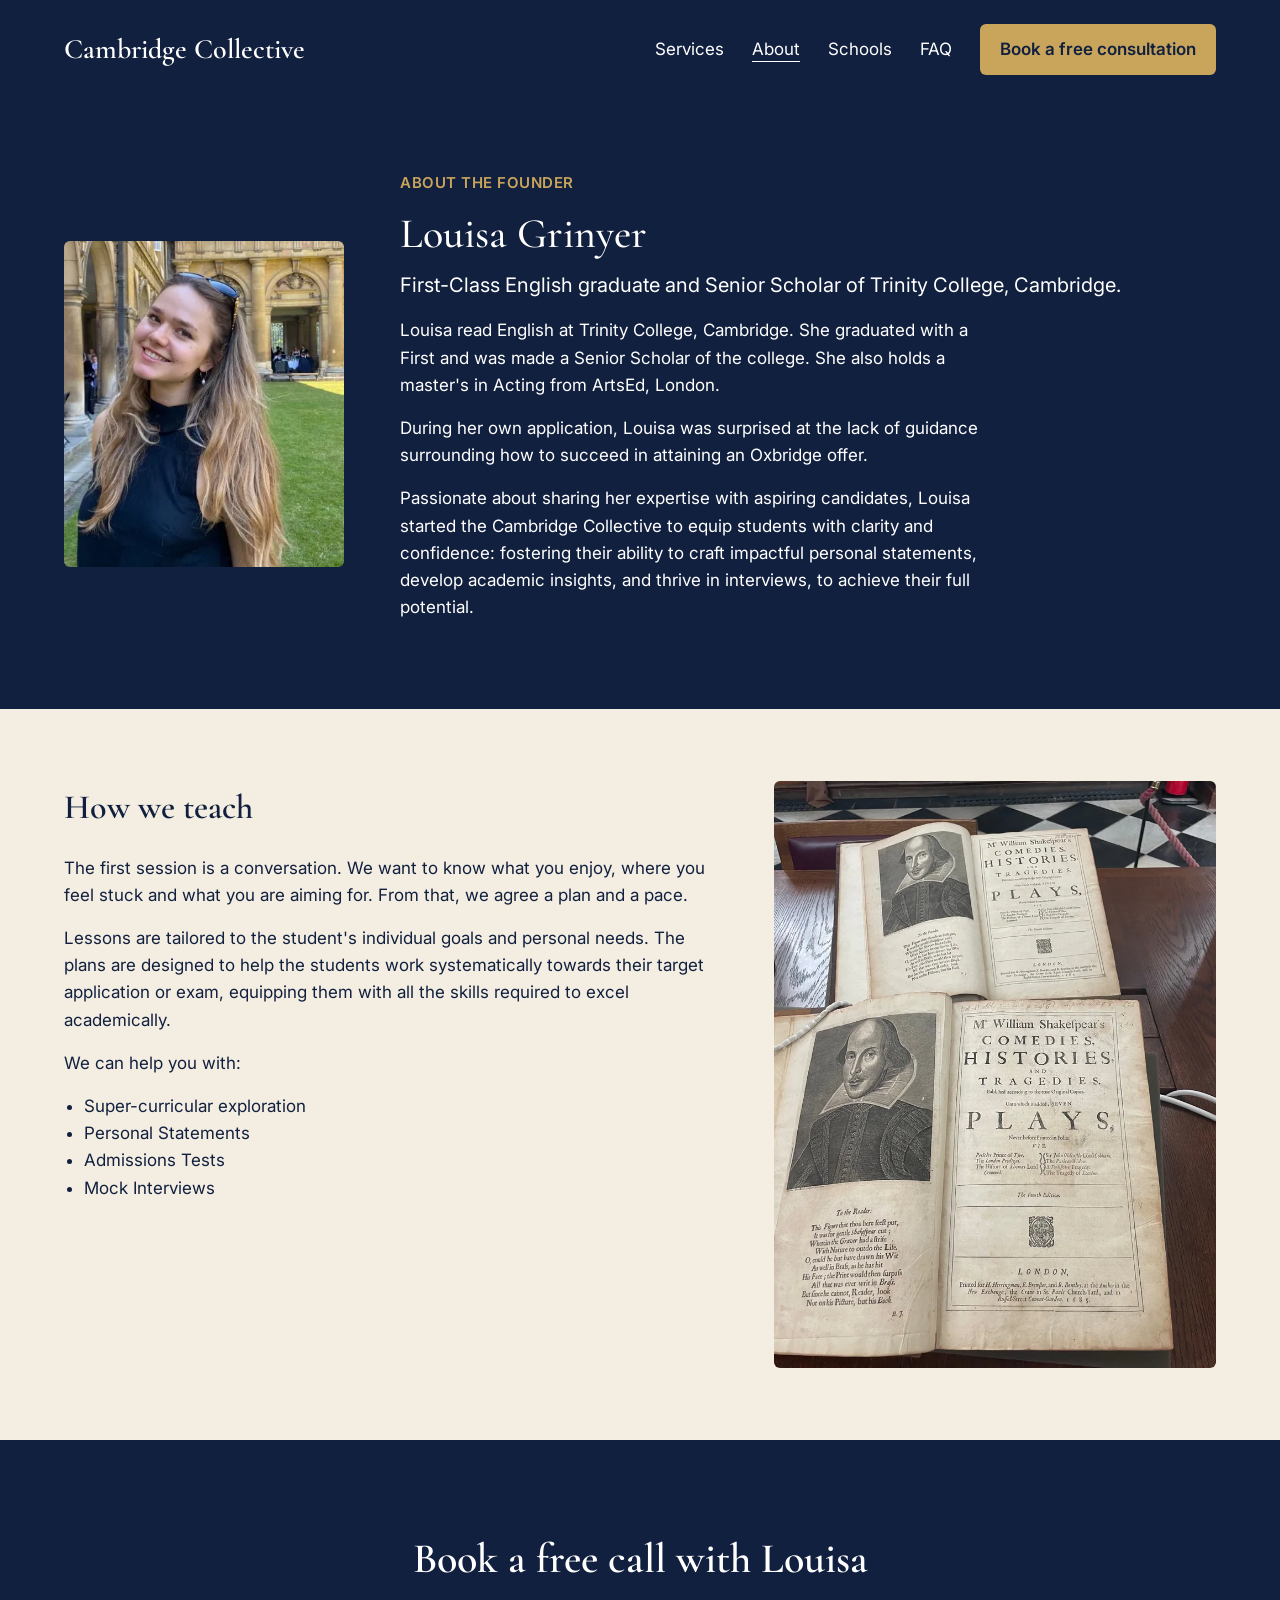
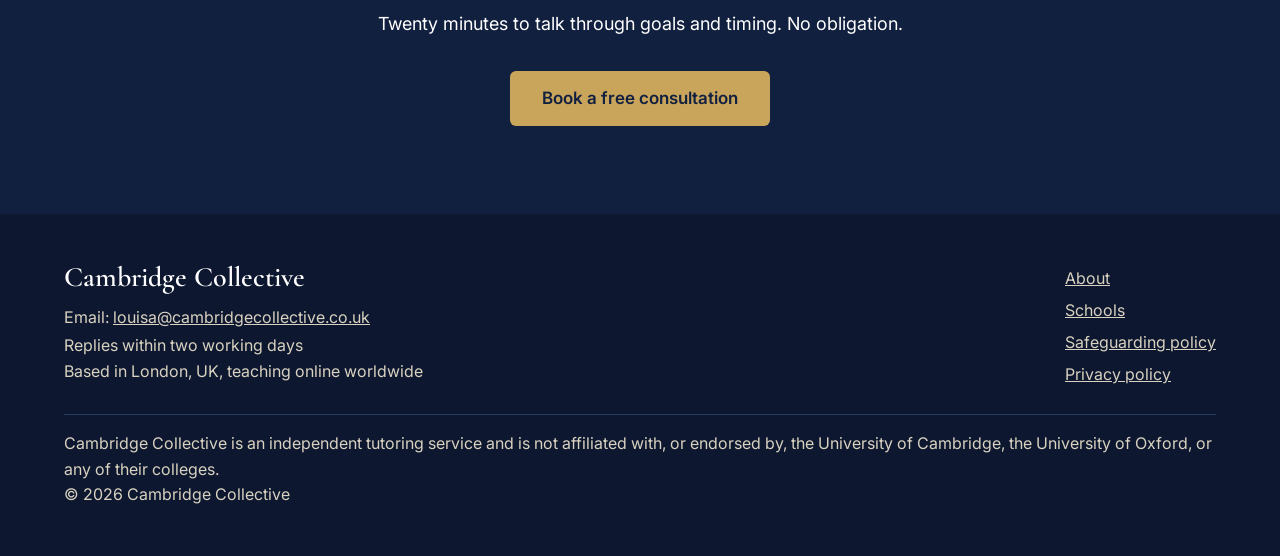
==== commit 55821776: "Apply agreed defaults: About list, UK time, emergency step, subjects Co-Authored-By: Claude Opus 5.5" ====
--- a/about.html
+++ b/about.html
@@ -54,11 +54,6 @@
         <li>Admissions Tests</li>
         <li>Mock Interviews</li>
       </ul>
-      <ul class="list">
-        <li><b>Personal statements:</b> we start from what you have read and thought, not from a template. We help you shape that into clear, direct writing.</li>
-        <li><b>Admissions tests:</b> timed practice on past-style questions, with feedback on structure and argument.</li>
-        <li><b>Mock interviews:</b> full-length practice interviews with feedback on the same day.</li>
-      </ul>
       </div>
       <img src="assets/img/shakespeare-folio.webp" alt="An early printed edition of Shakespeare's plays, open on a library table" width="800" height="1063" loading="lazy">
     </section>
